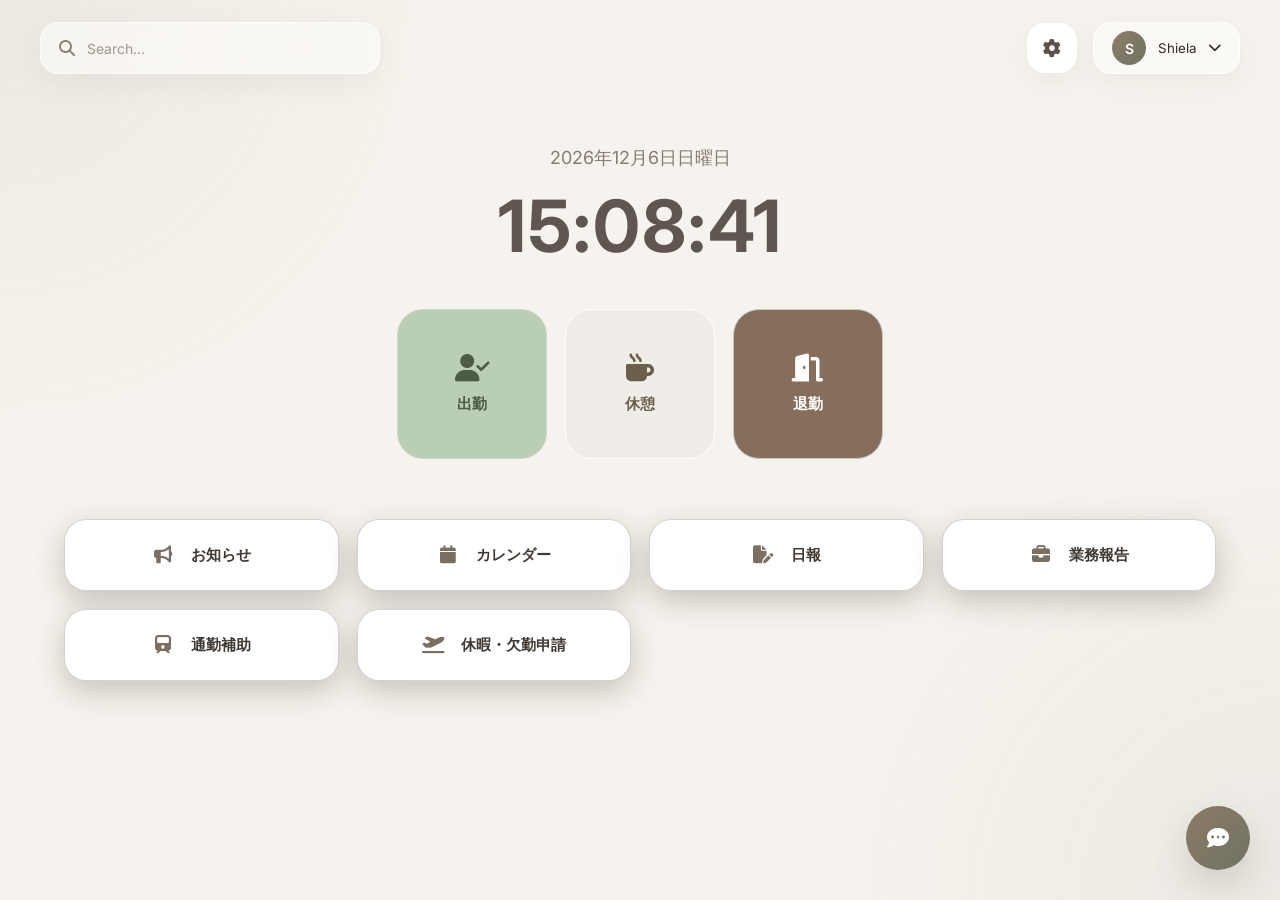
==== dashboard.html @ 0f73829a "Add files via upload" ====
<!DOCTYPE html>
<html lang="ja">

<head>
<meta charset="UTF-8">
<meta name="viewport" content="width=device-width, initial-scale=1.0">

<title>IntraOne | Dashboard</title>

<link href="https://fonts.googleapis.com/css2?family=Inter:wght@400;500;600;700&display=swap" rel="stylesheet">

<link rel="stylesheet"
href="https://cdnjs.cloudflare.com/ajax/libs/font-awesome/6.5.0/css/all.min.css">

<link rel="stylesheet" href="dashboard.css">
</head>

<body>

<!-- TOPBAR -->
<header class="topbar">

  <!-- SEARCH -->
  <div class="search-box">

    <i class="fa-solid fa-magnifying-glass"></i>

    <input
      type="text"
      placeholder="Search..."
    >

  </div>

  <!-- RIGHT -->
  <div class="topbar-right">

    <button class="settings-btn">
      <i class="fa-solid fa-gear"></i>
    </button>

    <div class="profile-menu">

      <button class="profile-btn">

        <div class="profile-avatar">
          S
        </div>

        <span>Shiela</span>

        <i class="fa-solid fa-chevron-down"></i>

      </button>

    </div>

  </div>

</header>

<!-- MAIN -->
<main class="dashboard">

  <!-- DATE -->
  <section class="time-section">

    <p class="today-date" id="currentDate">
      2026/05/21
    </p>

    <h1 id="currentTime">
      12:00:00
    </h1>

  </section>

  <!-- ATTENDANCE -->
 <section class="attendance-buttons">

  <button class="clock-btn primary">
  <i class="fa-solid fa-user-check"></i>
  出勤
</button>

<button class="clock-btn break">
  <i class="fa-solid fa-mug-hot"></i>
  休憩
</button>

<button class="clock-btn danger">
  <i class="fa-solid fa-door-open"></i>
  退勤
</button>

    </section>

  <!-- MENU GRID -->
  <section class="menu-grid">

    <div class="menu-card">
      <i class="fa-solid fa-bullhorn"></i>
      <p>お知らせ</p>
    </div>

    <div class="menu-card">
      <i class="fa-solid fa-calendar"></i>
      <p>カレンダー</p>
    </div>

    <div class="menu-card">
      <i class="fa-solid fa-file-pen"></i>
      <p>日報</p>
    </div>

    <div class="menu-card">
      <i class="fa-solid fa-briefcase"></i>
      <p>業務報告</p>
    </div>

    <div class="menu-card">
      <i class="fa-solid fa-train"></i>
      <p>通勤補助</p>
    </div>

    <div class="menu-card">
      <i class="fa-solid fa-plane-departure"></i>
      <p>休暇・欠勤申請</p>
    </div>

  </section>

</main>

<!-- FLOATING CHAT -->
<button class="chat-btn">

  <i class="fa-solid fa-comment-dots"></i>

</button>

<script>

function updateDateTime(){

  const now = new Date();

  // JST DATE
  const dateOptions = {
    timeZone: "Asia/Tokyo",
    year: "numeric",
    month: "long",
    day: "numeric",
    weekday: "long"
  };

  // JST TIME
  const timeOptions = {
    timeZone: "Asia/Tokyo",
    hour: "2-digit",
    minute: "2-digit",
    second: "2-digit",
    hour12: false
  };

  const currentDate =
    now.toLocaleDateString("ja-JP", dateOptions);

  const currentTime =
    now.toLocaleTimeString("ja-JP", timeOptions);

  document.getElementById("currentDate").textContent =
    currentDate;

  document.getElementById("currentTime").textContent =
    currentTime;
}

// RUN IMMEDIATELY
updateDateTime();

// UPDATE EVERY SECOND
setInterval(updateDateTime, 1000);

</script>

</body>
</html>
---- dashboard.css ----
*{
  margin:0;
  padding:0;
  box-sizing:border-box;
  font-family:'Inter',sans-serif;
}

body{
  background:#f6f3ee;
  color:#2f2b28;
  overflow-x:hidden;
}

/* BACKGROUND */

body::before{
  content:"";

  position:fixed;
  inset:0;

  background:
  radial-gradient(circle at top left,
  rgba(166,148,120,0.10),
  transparent 30%),

  radial-gradient(circle at bottom right,
  rgba(120,128,102,0.08),
  transparent 30%);

  z-index:-2;
}

/* TOPBAR */

.topbar{
  width:100%;
  padding:22px 40px;

  display:flex;
  align-items:center;
  justify-content:space-between;
}

/* SEARCH */

.search-box{
  width:340px;
  height:52px;

  background:rgba(255,255,255,0.52);

  border:1px solid rgba(255,255,255,0.65);

  backdrop-filter:blur(18px);
  -webkit-backdrop-filter:blur(18px);

  border-radius:18px;

  display:flex;
  align-items:center;

  padding:0 18px;

  box-shadow:
  0 10px 30px rgba(60,45,30,0.06);
}

.search-box i{
  color:#8b8175;
  margin-right:12px;
}

.search-box input{
  border:none;
  outline:none;
  background:transparent;

  width:100%;

  font-size:14px;
  color:#2f2b28;
}

.search-box input::placeholder{
  color:#9f968b;
}

/* RIGHT */

.topbar-right{
  display:flex;
  align-items:center;
  gap:16px;
}

/* SETTINGS */

.settings-btn{
  width:50px;
  height:50px;

  border:none;
  cursor:pointer;

  border-radius:18px;

  background:white;

  border:1px solid rgba(255,255,255,0.65);

  backdrop-filter:blur(18px);

  color:#5b534b;
  font-size:18px;

  transition:0.25s ease;

  box-shadow:
  0 10px 30px rgba(60,45,30,0.06);
}

.settings-btn:hover{
  transform:translateY(-2px);
}

/* PROFILE */

.profile-btn{
  height:52px;

  padding:0 18px;

  border:none;
  cursor:pointer;

  border-radius:18px;

  background:rgba(255,255,255,0.52);

  border:1px solid rgba(255,255,255,0.65);

  backdrop-filter:blur(18px);

  display:flex;
  align-items:center;
  gap:12px;

  color:#2f2b28;

  box-shadow:
  0 10px 30px rgba(60,45,30,0.06);

  transition:0.25s ease;
}

.profile-avatar{
  width:34px;
  height:34px;

  border-radius:50%;

  background:
  linear-gradient(135deg,#8e7d68,#6e7462);

  color:white;

  display:flex;
  align-items:center;
  justify-content:center;

  font-size:14px;
  font-weight:600;
}

/* MAIN */

.dashboard{
  width:100%;
  max-width:1200px;

  margin:auto;

  padding:20px 24px 120px;
}

/* TIME */

.time-section{
  text-align:center;
  margin-top:30px;
}

.today-date{
  font-size:18px;
  color:#857b71;
  margin-bottom:12px;
}

#currentTime{
  font-size:72px;
  font-weight:700;

  color:#5f564f;

  letter-spacing:2px;
}

/* ATTENDANCE */


.attendance-buttons{
  margin-top:40px;

  display:flex;
  justify-content:center;
  gap:18px;

  flex-wrap:wrap;
}
/* CLOCK BUTTON BASE */

.clock-btn{
  width:150px;
  height:150px;

  border:none;
  cursor:pointer;

  border-radius:26px;

  display:flex;
  flex-direction:column;
  align-items:center;
  justify-content:center;

  gap:12px;

  font-size:15px;
  font-weight:600;

  transition:0.25s ease;

  box-shadow:
  0 10px 25px rgba(0, 0, 0, 0);
}

.clock-btn i{
  font-size:28px;
}

.clock-btn:hover{
  transform:translateY(-4px);
}

/* 出勤 */

.clock-btn.primary{
  background:#baceb3;

  color:#4d5b47;

  border:1px solid #cad7c4;
}

/* 休憩 */

.clock-btn.break{
  background:rgba(226, 220, 220, 0.267);

  color:#6a5f4b;

  border:1px solid #ffffff;
  box-shadow: #4a4f41;
}

/* 退勤 */

.clock-btn.danger{
  background:#3e1a009b;

  color:#fffefd;

  border:1px solid #cec4be;
}
/* MENU GRID */

.menu-grid{
  margin-top:60px;

  display:grid;

  grid-template-columns:
  repeat(auto-fit,minmax(260px,1fr));

  gap:18px;
}

/* MENU CARD */

.menu-card{
  height:72px;

  background:rgb(255, 255, 255);

  border:1px solid rgba(190, 185, 185, 0.642);

  backdrop-filter:blur(18px);

  border-radius:22px;

  display:flex;
  align-items:center;
  text-align: center;  
  padding:0 22px;
  justify-content: center;
  gap:16px;

  cursor:pointer;

  transition:0.25s ease;

  box-shadow:
  0 10px 30px rgba(42, 31, 15, 0.231);
}

.menu-card:hover{
  transform:translateY(-3px);
}

.menu-card i{
  font-size:18px;

  color:#7b6f62;

  width:24px;

  text-align:center;
}

.menu-card p{
  font-size:15px;
  font-weight:600;

  color:#403933;
}

/* CHAT */

.chat-btn{
  position:fixed;

  right:30px;
  bottom:30px;

  width:64px;
  height:64px;

  border:none;
  cursor:pointer;

  border-radius:50%;

  background:
  linear-gradient(135deg,#8c7a64,#6f7465);

  color:white;

  font-size:22px;

  box-shadow:
  0 15px 35px rgba(80,65,45,0.18);

  transition:0.25s ease;

  z-index:100;
}

.chat-btn:hover{
  transform:
  translateY(-4px)
  scale(1.05);
}
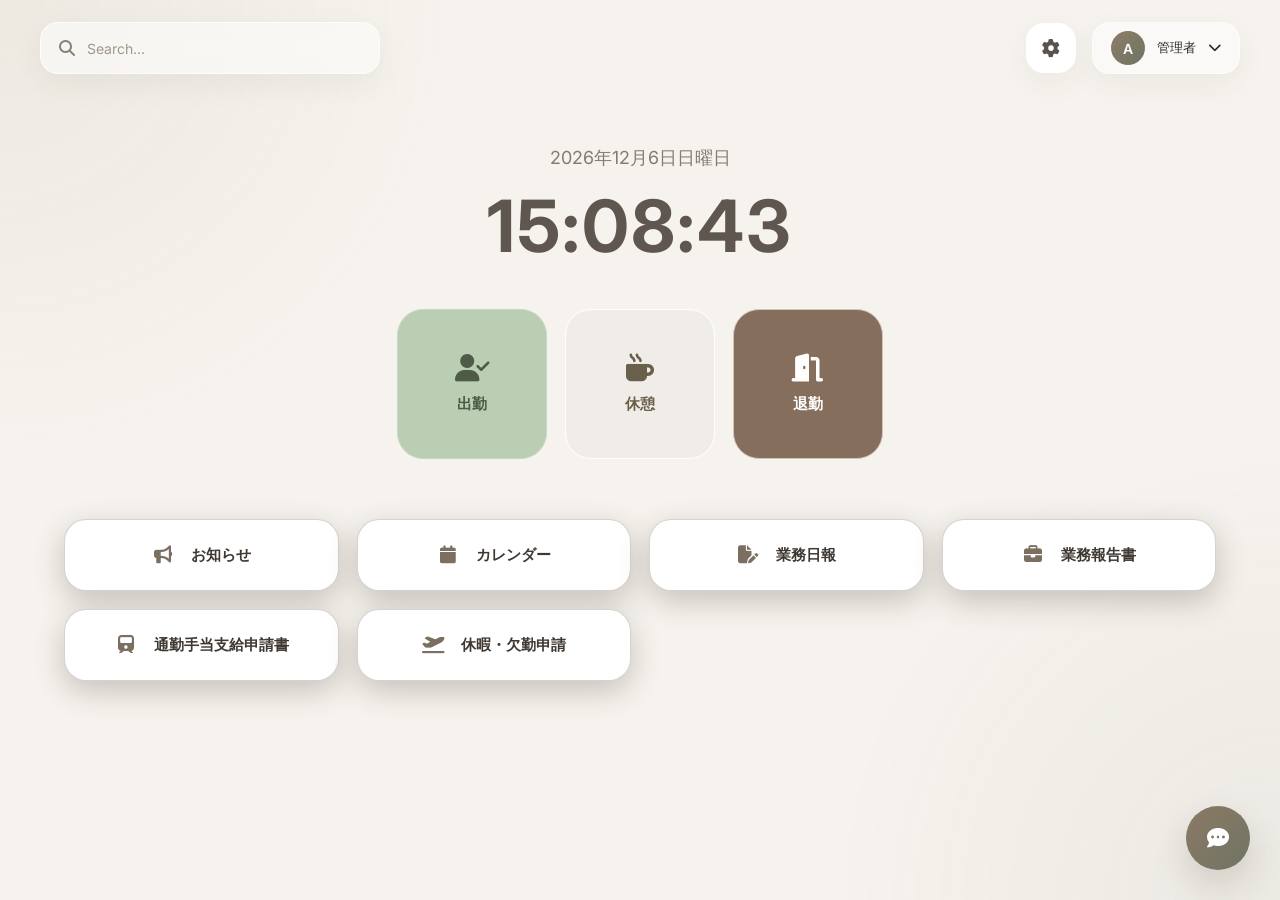
==== commit b6723a1e: "Add files via upload" ====
--- a/dashboard.html
+++ b/dashboard.html
@@ -44,10 +44,10 @@
       <button class="profile-btn">
 
         <div class="profile-avatar">
-          S
+          A
         </div>
 
-        <span>Shiela</span>
+        <span>管理者</span>
 
         <i class="fa-solid fa-chevron-down"></i>
 
@@ -110,17 +110,17 @@
 
     <div class="menu-card">
       <i class="fa-solid fa-file-pen"></i>
-      <p>日報</p>
+      <p>業務日報</p>
     </div>
 
     <div class="menu-card">
       <i class="fa-solid fa-briefcase"></i>
-      <p>業務報告</p>
+      <p>業務報告書</p>
     </div>
 
     <div class="menu-card">
       <i class="fa-solid fa-train"></i>
-      <p>通勤補助</p>
+      <p>通勤手当支給申請書</p>
     </div>
 
     <div class="menu-card">
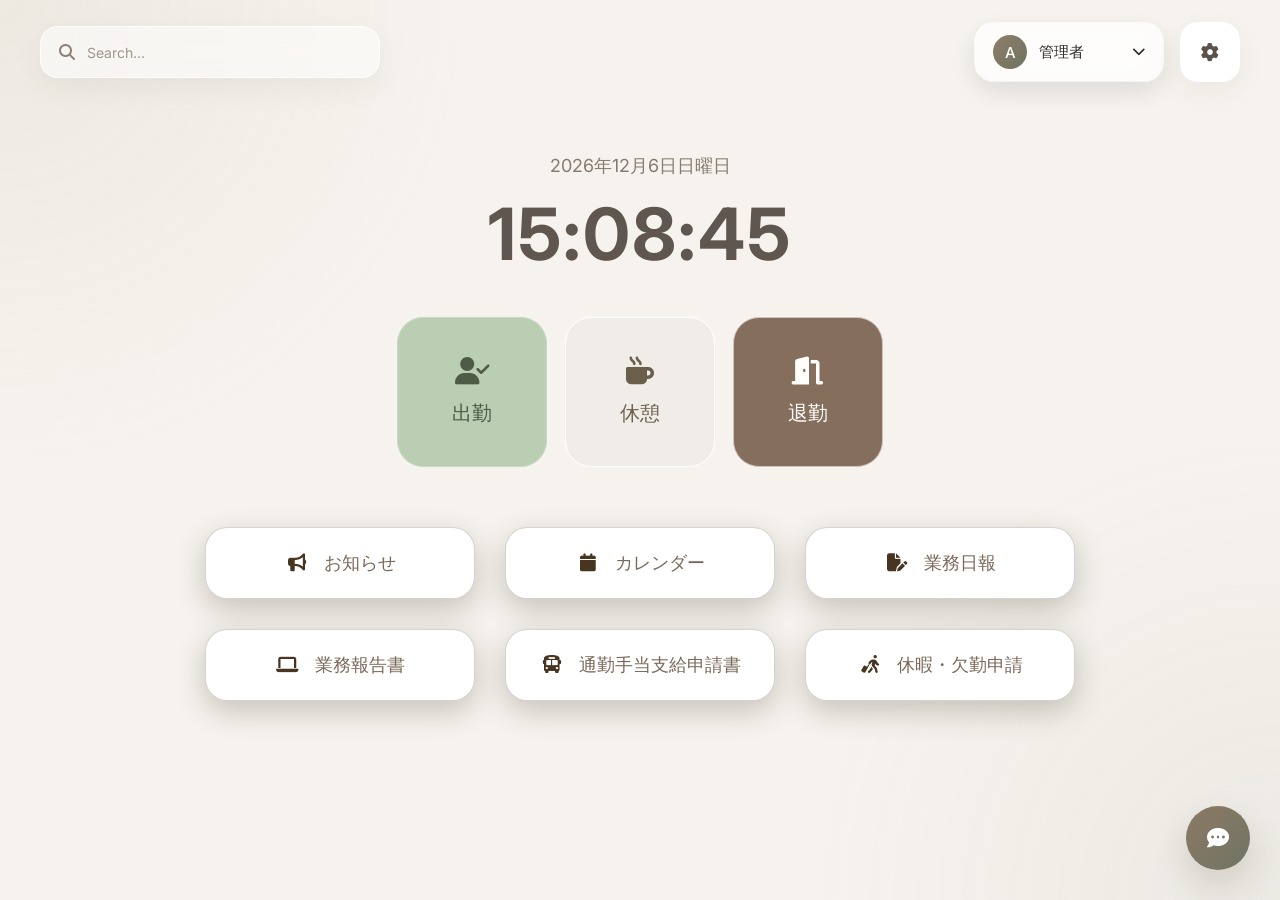
==== commit 276c93ce: "Add files via upload" ====
--- a/dashboard.html
+++ b/dashboard.html
@@ -35,26 +35,46 @@
   <!-- RIGHT -->
   <div class="topbar-right">
 
+    <!-- PROFILE -->
+    <div class="profile-menu" id="profileMenu">
+
+  <button class="profile-btn" id="profileToggle">
+
+  <div class="profile-info">
+
+    <div class="profile-avatar">
+      A
+    </div>
+
+    <span>管理者</span>
+
+  </div>
+
+  <i class="fa-solid fa-chevron-down"></i>
+
+</button>
+
+  <!-- DROPDOWN -->
+  <div class="dropdown-menu" id="dropdownMenu">
+
+    <a href="#">
+      <i class="fa-regular fa-user"></i>
+      マイプロフィール
+    </a>
+
+    <a href="#" id="logoutBtn">
+      <i class="fa-solid fa-right-from-bracket"></i>
+      ログアウト
+    </a>
+
+  </div>
+
+</div>
+    <!-- SETTINGS -->
     <button class="settings-btn">
       <i class="fa-solid fa-gear"></i>
     </button>
 
-    <div class="profile-menu">
-
-      <button class="profile-btn">
-
-        <div class="profile-avatar">
-          A
-        </div>
-
-        <span>管理者</span>
-
-        <i class="fa-solid fa-chevron-down"></i>
-
-      </button>
-
-    </div>
-
   </div>
 
 </header>
@@ -62,38 +82,38 @@
 <!-- MAIN -->
 <main class="dashboard">
 
-  <!-- DATE -->
+  <!-- DATE/TIME -->
   <section class="time-section">
 
     <p class="today-date" id="currentDate">
-      2026/05/21
+      2026年5月21日 木曜日
     </p>
 
     <h1 id="currentTime">
-      12:00:00
+      00:00:00
     </h1>
 
   </section>
 
   <!-- ATTENDANCE -->
- <section class="attendance-buttons">
-
-  <button class="clock-btn primary">
-  <i class="fa-solid fa-user-check"></i>
-  出勤
-</button>
-
-<button class="clock-btn break">
-  <i class="fa-solid fa-mug-hot"></i>
-  休憩
-</button>
-
-<button class="clock-btn danger">
-  <i class="fa-solid fa-door-open"></i>
-  退勤
-</button>
-
-    </section>
+  <section class="attendance-buttons">
+
+    <button class="clock-btn primary">
+      <i class="fa-solid fa-user-check"></i>
+      出勤
+    </button>
+
+    <button class="clock-btn break">
+      <i class="fa-solid fa-mug-hot"></i>
+      休憩
+    </button>
+
+    <button class="clock-btn danger">
+      <i class="fa-solid fa-door-open"></i>
+      退勤
+    </button>
+
+  </section>
 
   <!-- MENU GRID -->
   <section class="menu-grid">
@@ -114,17 +134,17 @@
     </div>
 
     <div class="menu-card">
-      <i class="fa-solid fa-briefcase"></i>
+      <i class="fa-solid fa-laptop"></i>
       <p>業務報告書</p>
     </div>
 
     <div class="menu-card">
-      <i class="fa-solid fa-train"></i>
+      <i class="fa-solid fa-bus"></i>
       <p>通勤手当支給申請書</p>
     </div>
 
     <div class="menu-card">
-      <i class="fa-solid fa-plane-departure"></i>
+      <i class="fa-solid fa-solid fa-person-walking-luggage"></i>
       <p>休暇・欠勤申請</p>
     </div>
 
@@ -139,13 +159,17 @@
 
 </button>
 
+<!-- SCRIPT -->
 <script>
 
+/* =========================
+   DATE / TIME (JST)
+========================= */
+
 function updateDateTime(){
 
   const now = new Date();
 
-  // JST DATE
   const dateOptions = {
     timeZone: "Asia/Tokyo",
     year: "numeric",
@@ -154,7 +178,6 @@
     weekday: "long"
   };
 
-  // JST TIME
   const timeOptions = {
     timeZone: "Asia/Tokyo",
     hour: "2-digit",
@@ -182,6 +205,56 @@
 // UPDATE EVERY SECOND
 setInterval(updateDateTime, 1000);
 
+
+/* =========================
+   PROFILE DROPDOWN
+========================= */
+
+const profileToggle =
+  document.getElementById("profileToggle");
+
+const dropdownMenu =
+  document.getElementById("dropdownMenu");
+
+profileToggle.addEventListener("click", function(e){
+
+  e.stopPropagation();
+
+  dropdownMenu.classList.toggle("show");
+
+});
+
+/* CLOSE WHEN CLICK OUTSIDE */
+
+document.addEventListener("click", function(){
+
+  dropdownMenu.classList.remove("show");
+
+});
+
+
+/* =========================
+   LOGOUT FUNCTION
+========================= */
+
+const logoutBtn =
+  document.getElementById("logoutBtn");
+
+logoutBtn.addEventListener("click", function(e){
+
+  e.preventDefault();
+
+  const confirmLogout =
+    confirm("ログアウトしますか？");
+
+  if(confirmLogout){
+
+    window.location.href = "index.html";
+
+  }
+
+});
+
 </script>
 
 </body>
--- a/dashboard.css
+++ b/dashboard.css
@@ -47,7 +47,7 @@
 .search-box{
   width:340px;
   height:52px;
-
+  align-items: center;
   background:rgba(255,255,255,0.52);
 
   border:1px solid rgba(255,255,255,0.65);
@@ -58,7 +58,7 @@
   border-radius:18px;
 
   display:flex;
-  align-items:center;
+  
 
   padding:0 18px;
 
@@ -90,16 +90,16 @@
 
 .topbar-right{
   display:flex;
-  align-items:center;
+  align-items:flex-start;
   gap:16px;
 }
 
 /* SETTINGS */
 
 .settings-btn{
-  width:50px;
-  height:50px;
-
+  width:60px;
+  height:60px;
+  margin-top: 0;
   border:none;
   cursor:pointer;
 
@@ -127,7 +127,8 @@
 /* PROFILE */
 
 .profile-btn{
-  height:52px;
+  width: 100%;  
+  height:58px;
 
   padding:0 18px;
 
@@ -136,22 +137,27 @@
 
   border-radius:18px;
 
-  background:rgba(255,255,255,0.52);
-
-  border:1px solid rgba(255,255,255,0.65);
+  background:rgba(255,255,255,0.60);
+  border:1px solid rgba(255,255,255,0.7);
+  border:none;
 
   backdrop-filter:blur(18px);
 
   display:flex;
   align-items:center;
   gap:12px;
-
+  justify-content:space-between;
   color:#2f2b28;
 
   box-shadow:
-  0 10px 30px rgba(60,45,30,0.06);
-
+  0 10px 30px rgba(15,23,42,0.06);
+  position:relative;
+  z-index:1001;
   transition:0.25s ease;
+}
+
+.profile-menu:hover{
+transform:translateY(-2px);
 }
 
 .profile-avatar{
@@ -169,8 +175,8 @@
   align-items:center;
   justify-content:center;
 
-  font-size:14px;
-  font-weight:600;
+  font-size:15px;
+  font-weight:500;
 }
 
 /* MAIN */
@@ -234,10 +240,10 @@
   align-items:center;
   justify-content:center;
 
-  gap:12px;
-
-  font-size:15px;
-  font-weight:600;
+  gap:15px;
+
+  font-size:20px;
+  font-weight:500;
 
   transition:0.25s ease;
 
@@ -287,20 +293,20 @@
 
 .menu-grid{
   margin-top:60px;
-
+  align-items: center;
   display:grid;
-
+  justify-content: center;
   grid-template-columns:
-  repeat(auto-fit,minmax(260px,1fr));
-
-  gap:18px;
+  repeat(3, 270px);
+
+  gap:30px;
 }
 
 /* MENU CARD */
 
 .menu-card{
   height:72px;
-
+  width: 270px;
   background:rgb(255, 255, 255);
 
   border:1px solid rgba(190, 185, 185, 0.642);
@@ -314,7 +320,7 @@
   text-align: center;  
   padding:0 22px;
   justify-content: center;
-  gap:16px;
+  gap:15px;
 
   cursor:pointer;
 
@@ -331,7 +337,7 @@
 .menu-card i{
   font-size:18px;
 
-  color:#7b6f62;
+  color:#321e08e5;
 
   width:24px;
 
@@ -339,10 +345,10 @@
 }
 
 .menu-card p{
-  font-size:15px;
-  font-weight:600;
-
-  color:#403933;
+  font-size:18px;
+  font-weight:500;
+
+  color:#6f5d4cec;
 }
 
 /* CHAT */
@@ -380,4 +386,123 @@
   transform:
   translateY(-4px)
   scale(1.05);
-}+}
+
+/* PROFILE MENU */
+
+.profile-menu{
+  width:190px;
+  align-self: flex-start;
+  background:rgba(255,255,255,0.60);
+
+  border:1px solid rgba(255,255,255,0.7);
+
+  backdrop-filter:blur(18px);
+
+  border-radius:20px;
+
+  box-shadow:
+  0 10px 30px rgba(15,23,42,0.06);
+
+  overflow:visible;
+
+  position:relative;
+  font-size: 20px;
+}
+
+/* BUTTON */
+
+.profile-btn{
+  width:100%;
+  height:58px;
+
+  padding:0 18px;
+
+  border:none;
+  background:transparent;
+
+  display:flex;
+  align-items:center;
+  justify-content:space-between;
+
+  cursor:pointer;
+
+  color:#2f2b28;
+}
+
+.profile-btn span{
+  font-size:15px;
+  font-weight:500;
+  text-align: center;
+  letter-spacing:0.2px;
+}
+
+/* LEFT */
+
+.profile-info{
+  display:flex;
+  align-items:center;
+  gap:12px;
+}
+
+/* DROPDOWN */
+.dropdown-menu{
+  position:absolute;
+
+  top:46px;
+  left:0;
+
+  width:100%;
+
+  display:none;
+  flex-direction:column;
+
+  padding:18px 8px 8px;
+
+  background:rgba(255,255,255,0.94);
+
+  border:1px solid rgba(255,255,255,0.7);
+
+  border-top:none;
+
+  backdrop-filter:blur(18px);
+
+  border-radius:
+  0 0 24px 24px;
+
+  box-shadow:
+  0 15px 35px rgba(15,23,42,0.08);
+
+  z-index:1000;
+}
+
+/* OPEN */
+
+.dropdown-menu.show{
+  display:flex;
+}
+
+/* LINKS */
+
+.dropdown-menu a{
+  text-decoration:none;
+
+  color:#4a433d;
+
+  font-size:14px;
+  font-weight:500;
+
+  padding:12px 14px;
+
+  border-radius:12px;
+
+  display:flex;
+  align-items:center;
+
+  gap:10px;
+}
+
+.dropdown-menu a:hover{
+  background:rgba(140,122,100,0.10);
+  transform:translateY(-2px);
+}
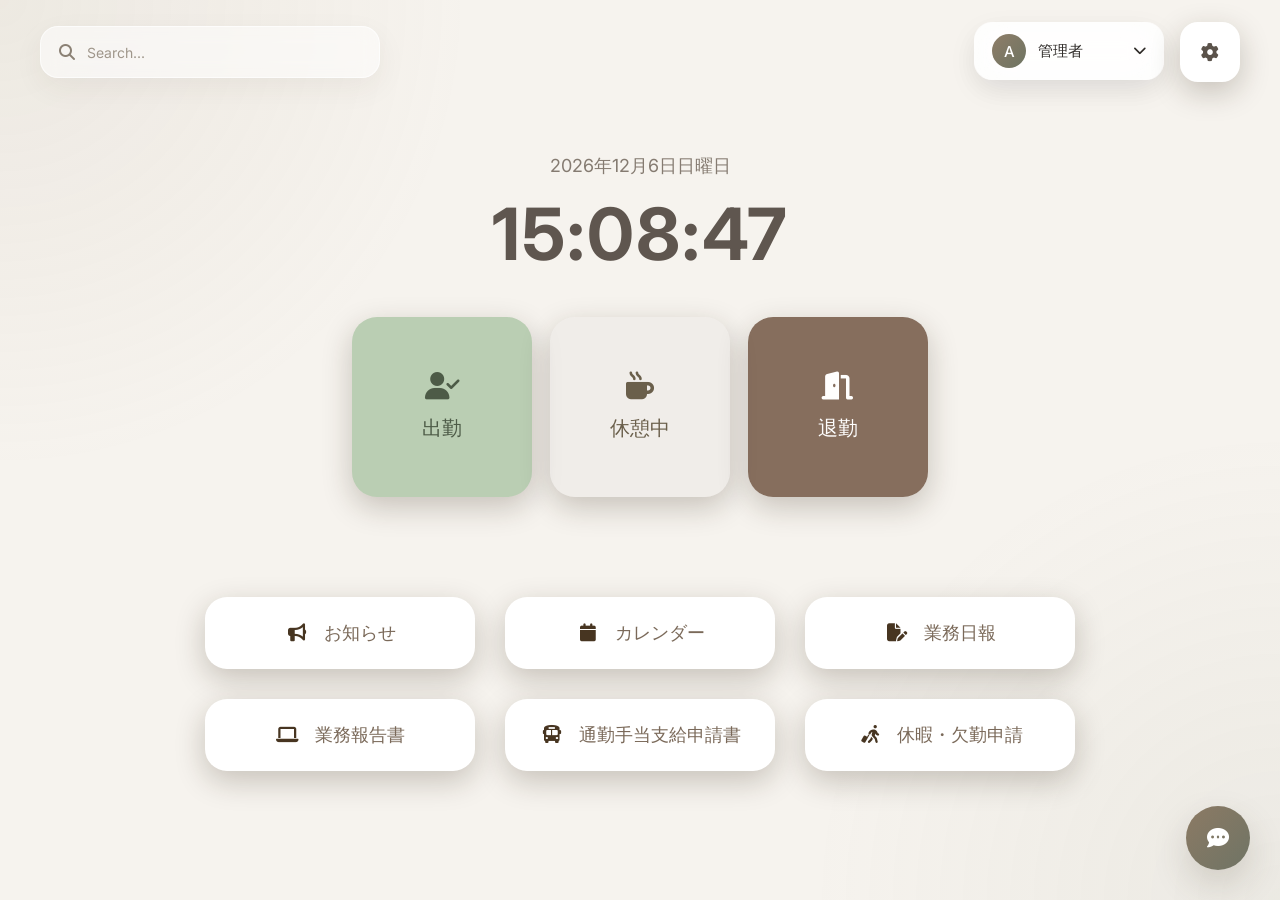
==== commit 9d619ea6: "Add files via upload" ====
--- a/dashboard.html
+++ b/dashboard.html
@@ -5,7 +5,7 @@
 <meta charset="UTF-8">
 <meta name="viewport" content="width=device-width, initial-scale=1.0">
 
-<title>IntraOne | Dashboard</title>
+<title>社内イントラサイト | ダッシュボード</title>
 
 <link href="https://fonts.googleapis.com/css2?family=Inter:wght@400;500;600;700&display=swap" rel="stylesheet">
 
@@ -105,7 +105,7 @@
 
     <button class="clock-btn break">
       <i class="fa-solid fa-mug-hot"></i>
-      休憩
+      休憩中
     </button>
 
     <button class="clock-btn danger">
--- a/dashboard.css
+++ b/dashboard.css
@@ -52,8 +52,8 @@
 
   border:1px solid rgba(255,255,255,0.65);
 
-  backdrop-filter:blur(18px);
-  -webkit-backdrop-filter:blur(18px);
+  backdrop-filter:blur(10px);
+  -webkit-backdrop-filter:blur(10px);
 
   border-radius:18px;
 
@@ -117,7 +117,7 @@
   transition:0.25s ease;
 
   box-shadow:
-  0 10px 30px rgba(60,45,30,0.06);
+  0 10px 30px rgba(42, 31, 15, 0.231);
 }
 
 .settings-btn:hover{
@@ -227,13 +227,13 @@
 /* CLOCK BUTTON BASE */
 
 .clock-btn{
-  width:150px;
-  height:150px;
+  width:180px;
+  height:180px;
 
   border:none;
   cursor:pointer;
 
-  border-radius:26px;
+  border-radius:25px;
 
   display:flex;
   flex-direction:column;
@@ -246,9 +246,9 @@
   font-weight:500;
 
   transition:0.25s ease;
-
-  box-shadow:
-  0 10px 25px rgba(0, 0, 0, 0);
+  box-shadow:
+  0 10px 30px rgba(42, 31, 15, 0.231);
+  margin-bottom: 40px;
 }
 
 .clock-btn i{
@@ -266,7 +266,7 @@
 
   color:#4d5b47;
 
-  border:1px solid #cad7c4;
+  border:0px solid #cad7c4;
 }
 
 /* 休憩 */
@@ -276,7 +276,7 @@
 
   color:#6a5f4b;
 
-  border:1px solid #ffffff;
+  border:0px solid #ffffff;
   box-shadow: #4a4f41;
 }
 
@@ -287,7 +287,7 @@
 
   color:#fffefd;
 
-  border:1px solid #cec4be;
+  border:0px solid #cec4be;
 }
 /* MENU GRID */
 
@@ -309,7 +309,7 @@
   width: 270px;
   background:rgb(255, 255, 255);
 
-  border:1px solid rgba(190, 185, 185, 0.642);
+  border:0px solid rgba(190, 185, 185, 0.642);
 
   backdrop-filter:blur(18px);
 
@@ -391,11 +391,11 @@
 /* PROFILE MENU */
 
 .profile-menu{
-  width:190px;
+  width: 190px;
   align-self: flex-start;
   background:rgba(255,255,255,0.60);
 
-  border:1px solid rgba(255,255,255,0.7);
+  border:0px solid rgba(255,255,255,0.7);
 
   backdrop-filter:blur(18px);
 
@@ -419,7 +419,7 @@
   padding:0 18px;
 
   border:none;
-  background:transparent;
+   background:rgba(255,255,255,0.60);
 
   display:flex;
   align-items:center;
@@ -459,9 +459,9 @@
 
   padding:18px 8px 8px;
 
-  background:rgba(255,255,255,0.94);
-
-  border:1px solid rgba(255,255,255,0.7);
+   background:rgba(255,255,255,0.60);
+
+  border:0px solid rgba(255,255,255,0.7);
 
   border-top:none;
 
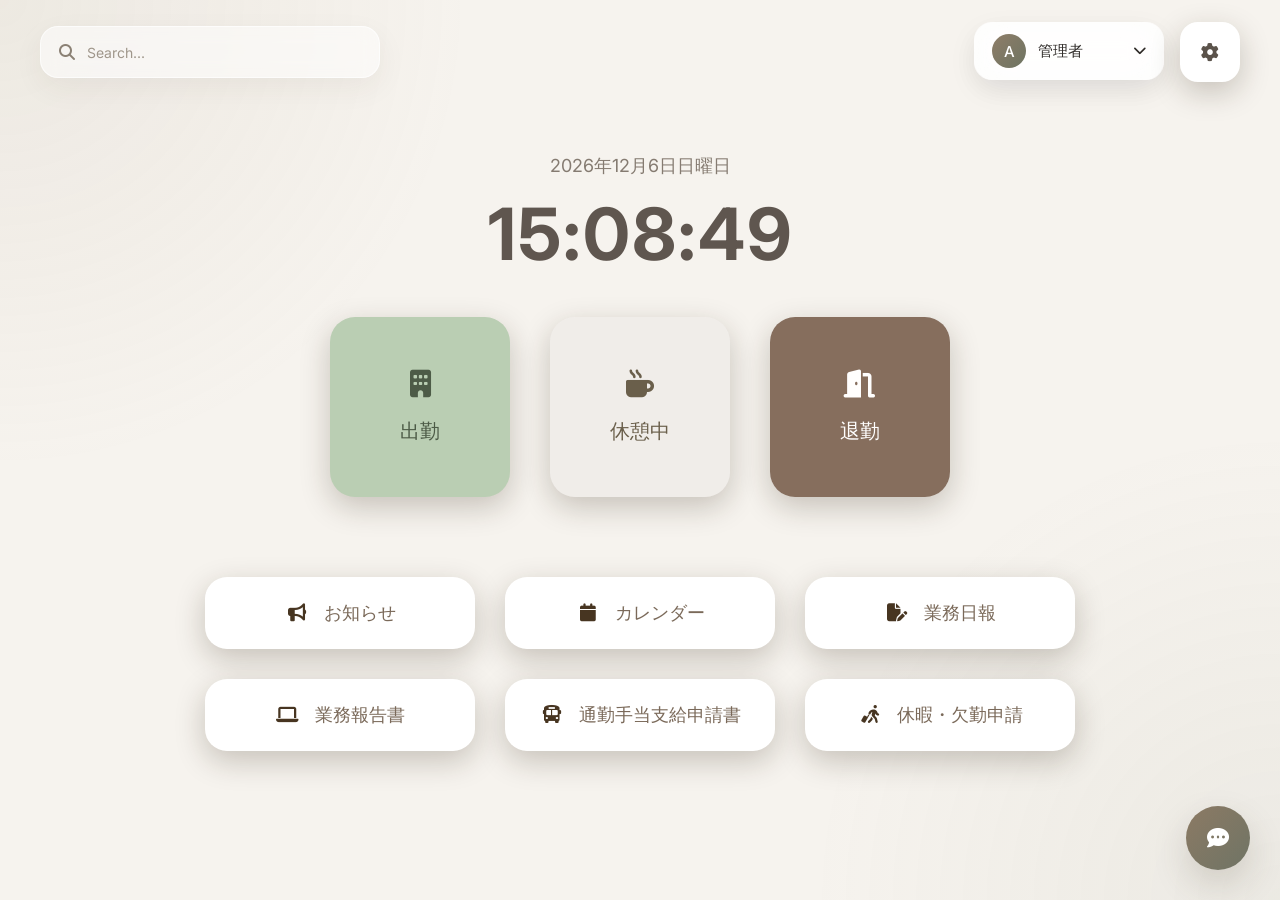
==== commit 457b7af1: "Add files via upload" ====
--- a/dashboard.html
+++ b/dashboard.html
@@ -99,7 +99,7 @@
   <section class="attendance-buttons">
 
     <button class="clock-btn primary">
-      <i class="fa-solid fa-user-check"></i>
+      <i class="fa-solid fa-building"></i>
       出勤
     </button>
 
--- a/dashboard.css
+++ b/dashboard.css
@@ -220,7 +220,7 @@
 
   display:flex;
   justify-content:center;
-  gap:18px;
+  gap:40px;
 
   flex-wrap:wrap;
 }
@@ -240,7 +240,7 @@
   align-items:center;
   justify-content:center;
 
-  gap:15px;
+  gap:20px;
 
   font-size:20px;
   font-weight:500;
@@ -248,7 +248,7 @@
   transition:0.25s ease;
   box-shadow:
   0 10px 30px rgba(42, 31, 15, 0.231);
-  margin-bottom: 40px;
+  margin-bottom: 20px;
 }
 
 .clock-btn i{
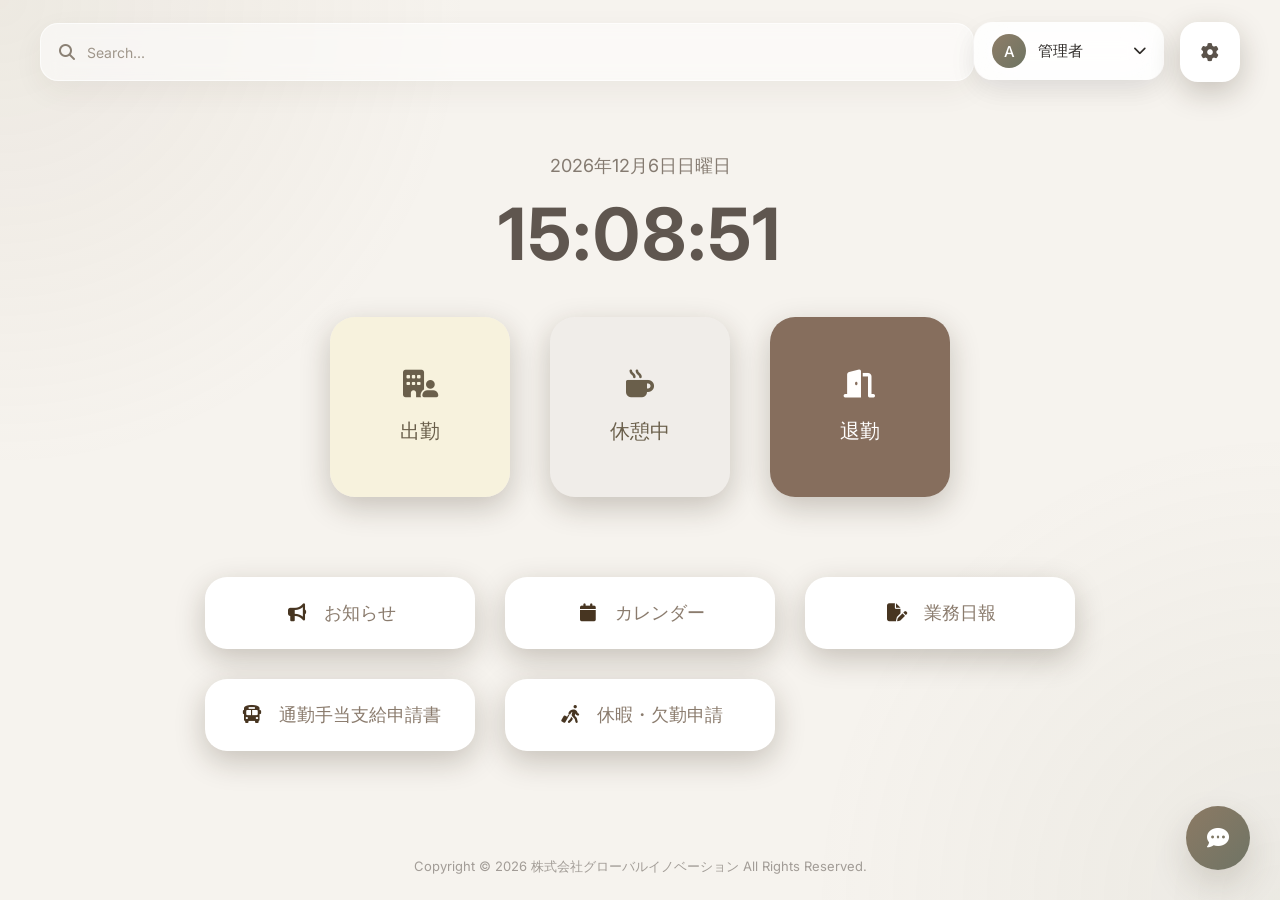
==== commit d694a2fc: "Add files via upload" ====
--- a/dashboard.html
+++ b/dashboard.html
@@ -99,7 +99,7 @@
   <section class="attendance-buttons">
 
     <button class="clock-btn primary">
-      <i class="fa-solid fa-building"></i>
+      <i class="fa-solid fa-building-user"></i>
       出勤
     </button>
 
@@ -133,10 +133,7 @@
       <p>業務日報</p>
     </div>
 
-    <div class="menu-card">
-      <i class="fa-solid fa-laptop"></i>
-      <p>業務報告書</p>
-    </div>
+   
 
     <div class="menu-card">
       <i class="fa-solid fa-bus"></i>
@@ -149,9 +146,6 @@
     </div>
 
   </section>
-
-</main>
-
 <!-- FLOATING CHAT -->
 <button class="chat-btn">
 
@@ -159,8 +153,20 @@
 
 </button>
 
+  <!-- FOOTER -->
+<footer>
+  <p>
+    Copyright &#169; 2026
+    株式会社グローバルイノベーション
+    All Rights Reserved.
+  </p>
+</footer>
+
+</main>
+
 <!-- SCRIPT -->
 <script>
+
 
 /* =========================
    DATE / TIME (JST)
--- a/dashboard.css
+++ b/dashboard.css
@@ -45,8 +45,8 @@
 /* SEARCH */
 
 .search-box{
-  width:340px;
-  height:52px;
+  width:1020px;
+  height:58px;
   align-items: center;
   background:rgba(255,255,255,0.52);
 
@@ -262,9 +262,9 @@
 /* 出勤 */
 
 .clock-btn.primary{
-  background:#baceb3;
-
-  color:#4d5b47;
+  background:#f7f1dadc;
+
+  color:#6a5f4b;
 
   border:0px solid #cad7c4;
 }
@@ -348,7 +348,7 @@
   font-size:18px;
   font-weight:500;
 
-  color:#6f5d4cec;
+  color:#6f5d4cd0;
 }
 
 /* CHAT */
@@ -506,3 +506,24 @@
   background:rgba(140,122,100,0.10);
   transform:translateY(-2px);
 }
+
+/* FOOTER */
+
+footer{
+  position:fixed;
+
+  bottom:24px;
+  left:0;
+
+  width:100%;
+
+  text-align:center;
+
+  z-index:10;
+}
+
+footer p{
+  font-size:13px;
+
+  color:rgba(60,50,45,0.45);
+}
